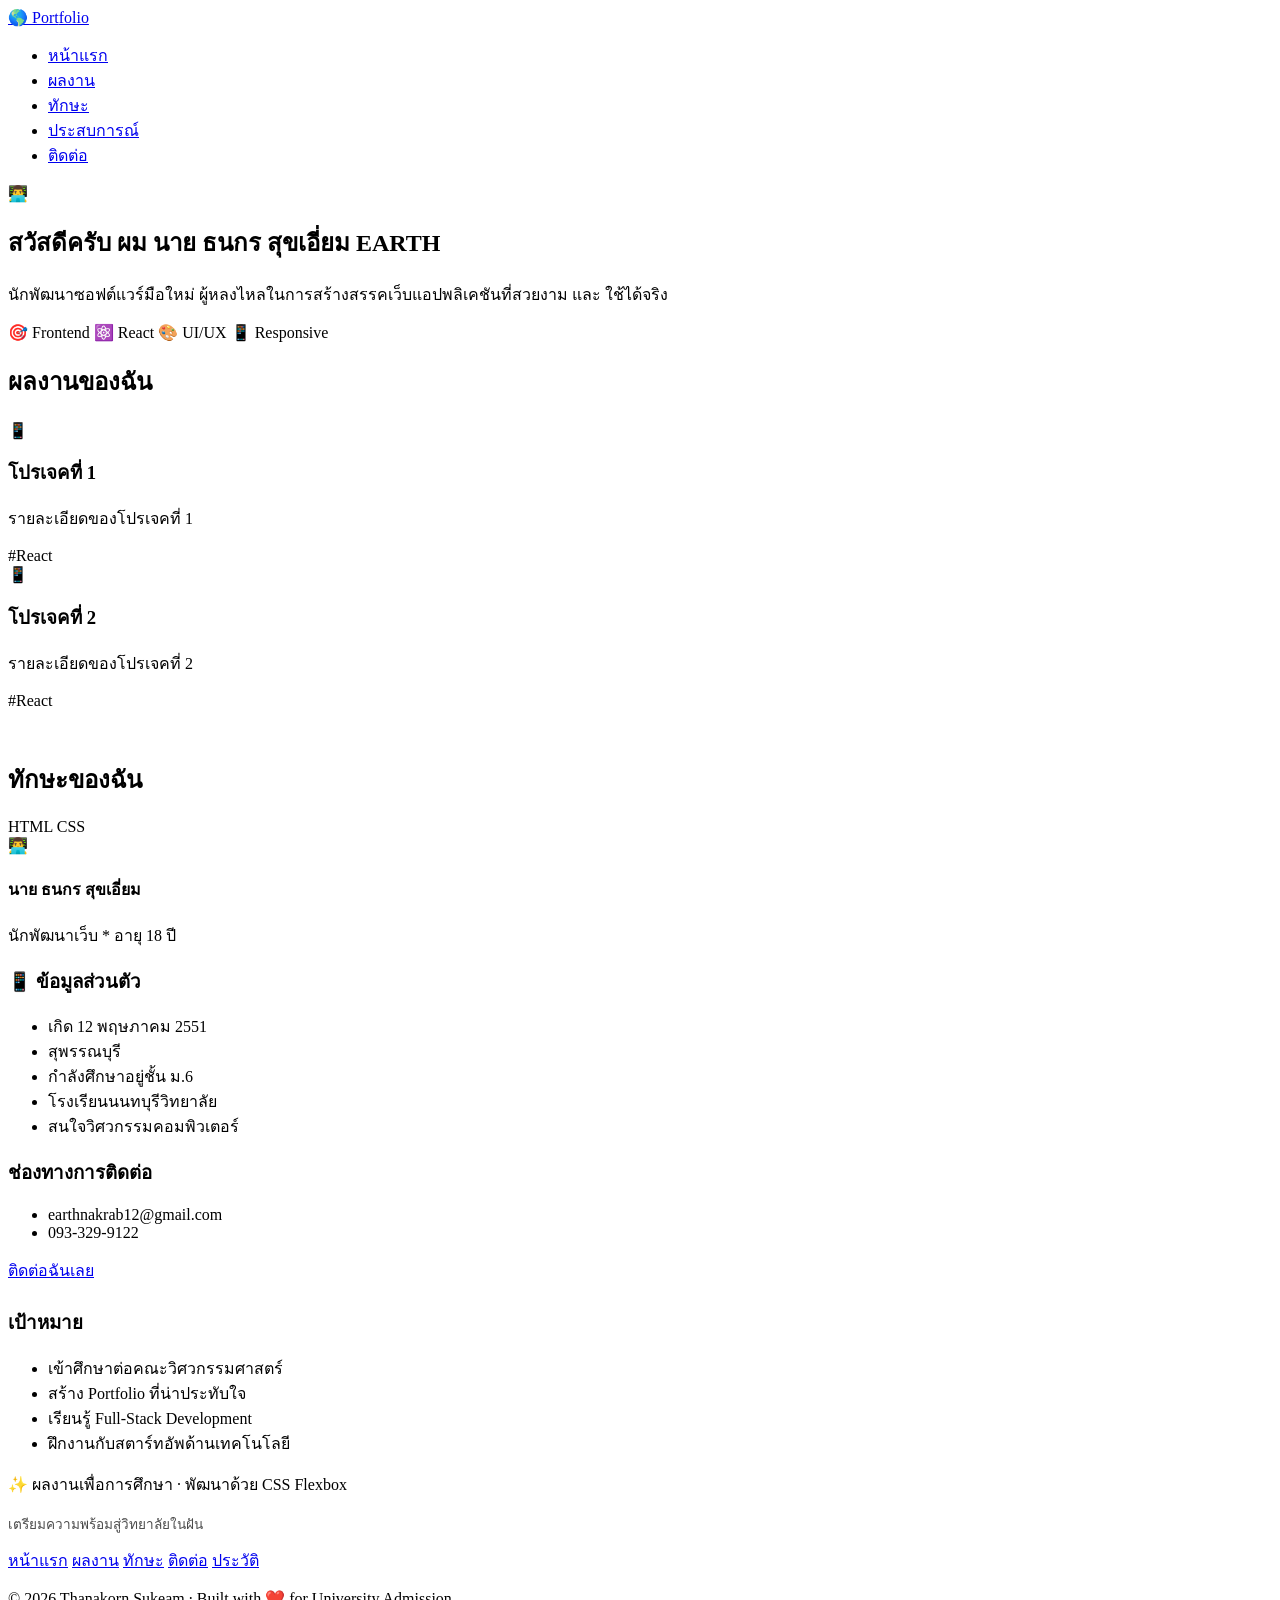
==== index.html @ b2e20312 "Add files via upload" ====
<html lang="en">
<head>
    <meta charset="UTF-8">
    <meta name="viewport" content="width=device-width, initial-scale=1.0">
    <title>ผลงานเพื่อการศึกษา - Portfolio</title>
    <link rel="stylesheet" href="style.css">
</head>
<body>
    <nav class="navbar">
        <div class="nav-container">
            <a href="#" class="logo">🌎 <span>Port</span>folio</a>
            <ul class="nav-menu">
                <li><a href="#" class="active">หน้าแรก</a></li>
                <li><a href="#">ผลงาน</a></li>
                <li><a href="#">ทักษะ</a></li>
                <li><a href="#">ประสบการณ์</a></li>
                <li><a href="#">ติดต่อ</a></li>
            </ul>
        </div>
    </nav>

    <div class="container">
        <div class="flex-layout">
            <main class="content">
                <section class="hero">
                    <div class="hero-avatar">👨‍💻</div>
                    <h1> สวัสดีครับ ผม นาย ธนกร สุขเอี่ยม <span>EARTH</span></h1>
                    <p>นักพัฒนาซอฟต์แวร์มือใหม่ ผู้หลงไหลในการสร้างสรรคเว็บแอปพลิเคชันที่สวยงาม และ ใช้ได้จริง</p>
                    <div class="hero-tags">
                        <span>🎯 Frontend</span>
                        <span>⚛️ React</span>
                        <span>🎨 UI/UX</span>
                        <span>📱 Responsive</span>
                    </div>
                </section>
            </main>
        </div>
    </div>

    <h2 class="section-title">ผลงานของฉัน</h2>
    <div class="card-grid">
        <div class="card">
            <div class="card-image">📱</div>
            <h3>โปรเจคที่ 1</h3>
            <p>รายละเอียดของโปรเจคที่ 1</p>
            <span class="card-image">#React</span>
        </div>

                <div class="card">
            <div class="card-image">📱</div>
            <h3>โปรเจคที่ 2</h3>
            <p>รายละเอียดของโปรเจคที่ 2</p>
            <span class="card-image">#React</span>
        
            <h2 class="section-title" style="margin-top: 50px;">ทักษะของฉัน</h2>
            <div class="skills-grid">
                <span class="skill-item">HTML</span>
                <span class="skill-item">CSS</span>
            </div>
        </div>
    </div>

    <aside class="sidebar">
        <div class="profile-intro">
            <div class="avatar-sm">👨‍💻</div>
            <h4>นาย ธนกร สุขเอี่ยม</h4>
            <p>นักพัฒนาเว็บ * อายุ 18 ปี</p>
        </div>

        <h3>📱 ข้อมูลส่วนตัว</h3>
        <ul>
            <li> เกิด 12 พฤษภาคม 2551</li>
            <li> สุพรรณบุรี</li>
            <li> กำลังศึกษาอยู่ชั้น ม.6</li>
            <li> โรงเรียนนนทบุรีวิทยาลัย</li>
            <li> สนใจวิศวกรรมคอมพิวเตอร์</li>
        </ul>

        <h3> ช่องทางการติดต่อ</h3>
        <ul class="contact-info">
            <li>earthnakrab12@gmail.com</li>
            <li>093-329-9122</li>
        </ul>

        <a href="#" class="btn-contact">ติดต่อฉันเลย</a>
        
        <h3 style="margin-top: 25px">เป้าหมาย</h3>
        <ul>
            <li>เข้าศึกษาต่อคณะวิศวกรรมศาสตร์</li>
            <li>สร้าง Portfolio ที่น่าประทับใจ</li>
            <li>เรียนรู้ Full-Stack Development</li>
            <li>ฝึกงานกับสตาร์ทอัพด้านเทคโนโลยี</li>
        </ul>
    </aside>
    <div class="footer-info">
                <p>✨ ผลงานเพื่อการศึกษา · พัฒนาด้วย CSS Flexbox</p>
                <p style="font-size: 0.85rem; margin-top: 4px; opacity: 0.7;">เตรียมความพร้อมสู่วิทยาลัยในฝัน</p>
            </div>
            <div class="footer-links">
                <a href="#">หน้าแรก</a>
                <a href="#">ผลงาน</a>
                <a href="#">ทักษะ</a>
                <a href="#">ติดต่อ</a>
                <a href="#">ประวัติ</a>
            </div>

    <div class="footer-bottom">
            <p>© 2026 Thanakorn Sukeam · Built with ❤️ for University Admission</p>
    </div>
</body>
</html>
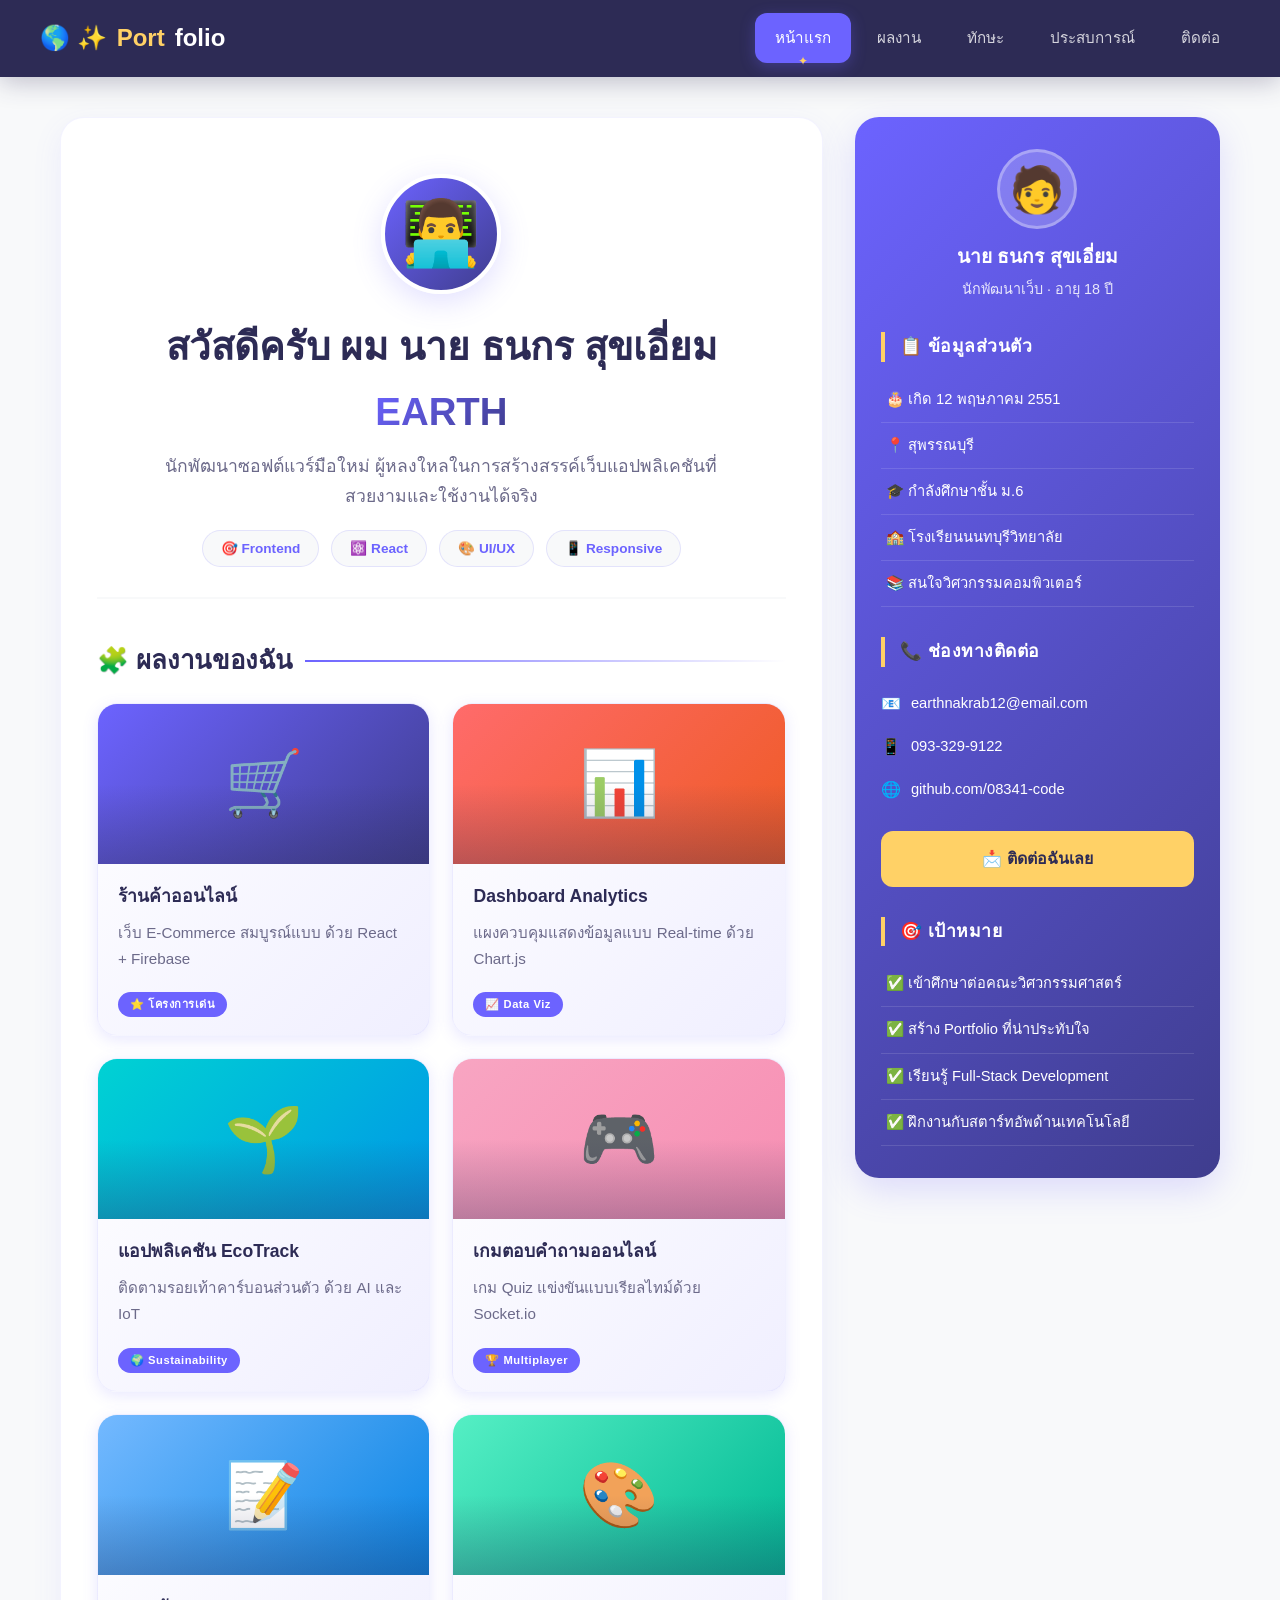
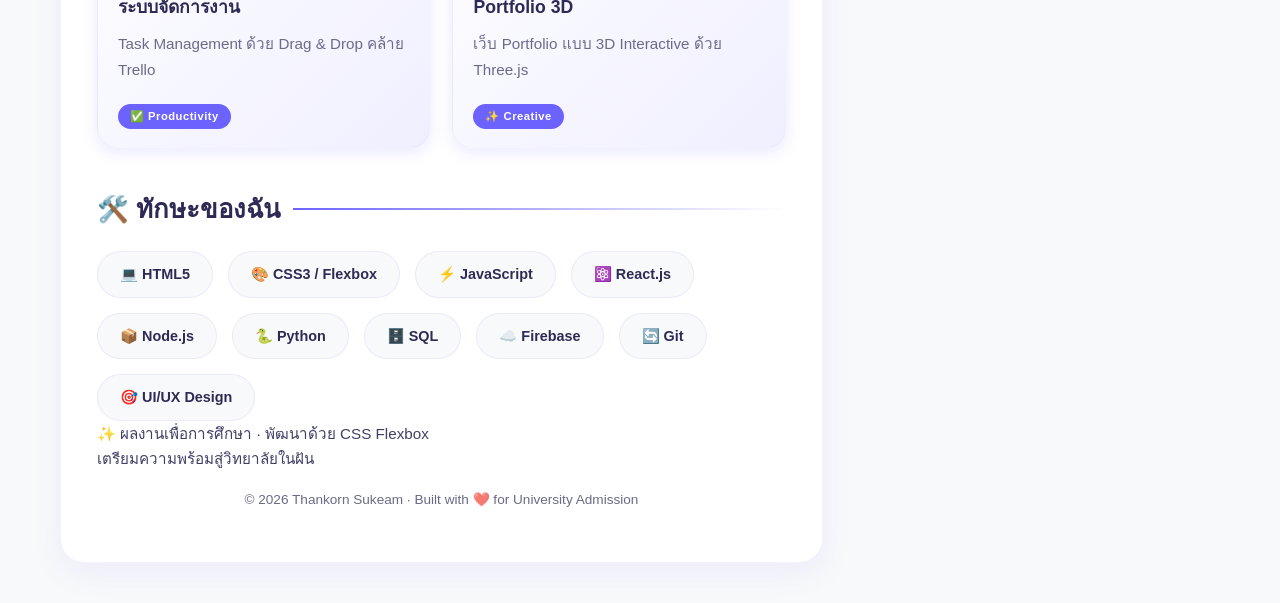
==== commit d7b51835: "Add files via upload" ====
--- a/index.html
+++ b/index.html
@@ -1,14 +1,17 @@
-<html lang="en">
+<!DOCTYPE html>
+<html lang="th">
 <head>
     <meta charset="UTF-8">
     <meta name="viewport" content="width=device-width, initial-scale=1.0">
-    <title>ผลงานเพื่อการศึกษา - Portfolio</title>
+    <title> ผลงานเพื่อการศึกษา - Portfolio</title>
     <link rel="stylesheet" href="style.css">
 </head>
 <body>
+    <!-- กิจกรรมที่ 2: NAVIGATION BAR - เมนูนำทาง -->
+   
     <nav class="navbar">
         <div class="nav-container">
-            <a href="#" class="logo">🌎 <span>Port</span>folio</a>
+            <a href="#" class="logo">🌎 ✨ <span>Port</span>folio</a>
             <ul class="nav-menu">
                 <li><a href="#" class="active">หน้าแรก</a></li>
                 <li><a href="#">ผลงาน</a></li>
@@ -18,14 +21,13 @@
             </ul>
         </div>
     </nav>
-
     <div class="container">
         <div class="flex-layout">
             <main class="content">
                 <section class="hero">
                     <div class="hero-avatar">👨‍💻</div>
-                    <h1> สวัสดีครับ ผม นาย ธนกร สุขเอี่ยม <span>EARTH</span></h1>
-                    <p>นักพัฒนาซอฟต์แวร์มือใหม่ ผู้หลงไหลในการสร้างสรรคเว็บแอปพลิเคชันที่สวยงาม และ ใช้ได้จริง</p>
+                    <h1>สวัสดีครับ ผม นาย ธนกร สุขเอี่ยม <span>EARTH</span></h1>
+                    <p>นักพัฒนาซอฟต์แวร์มือใหม่ ผู้หลงใหลในการสร้างสรรค์เว็บแอปพลิเคชันที่สวยงามและใช้งานได้จริง</p>
                     <div class="hero-tags">
                         <span>🎯 Frontend</span>
                         <span>⚛️ React</span>
@@ -33,79 +35,106 @@
                         <span>📱 Responsive</span>
                     </div>
                 </section>
+
+                <h2 class="section-title">🧩 ผลงานของฉัน</h2>
+                <div class="card-grid">
+                    <div class="card">
+                        <div class="card-image">🛒</div>
+                        <h3>ร้านค้าออนไลน์</h3>
+                        <p>เว็บ E-Commerce สมบูรณ์แบบ ด้วย React + Firebase</p>
+                        <span class="card-badge">⭐ โครงการเด่น</span>
+                    </div>
+                    <div class="card">
+                        <div class="card-image">📊</div>
+                        <h3>Dashboard Analytics</h3>
+                        <p>แผงควบคุมแสดงข้อมูลแบบ Real-time ด้วย Chart.js</p>
+                        <span class="card-badge">📈 Data Viz</span>
+                    </div>
+                    <div class="card">
+                        <div class="card-image">🌱</div>
+                        <h3>แอปพลิเคชัน EcoTrack</h3>
+                        <p>ติดตามรอยเท้าคาร์บอนส่วนตัว ด้วย AI และ IoT</p>
+                        <span class="card-badge">🌍 Sustainability</span>
+                    </div>
+                    <div class="card">
+                        <div class="card-image">🎮</div>
+                        <h3>เกมตอบคำถามออนไลน์</h3>
+                        <p>เกม Quiz แข่งขันแบบเรียลไทม์ด้วย Socket.io</p>
+                        <span class="card-badge">🏆 Multiplayer</span>
+                    </div>
+                    <div class="card">
+                        <div class="card-image">📝</div>
+                        <h3>ระบบจัดการงาน</h3>
+                        <p>Task Management ด้วย Drag & Drop คล้าย Trello</p>
+                        <span class="card-badge">✅ Productivity</span>
+                    </div>
+                    <div class="card">
+                        <div class="card-image">🎨</div>
+                        <h3>Portfolio 3D</h3>
+                        <p>เว็บ Portfolio แบบ 3D Interactive ด้วย Three.js</p>
+                        <span class="card-badge">✨ Creative</span>
+                    </div>
+                </div>
+
+                <h2 class="section-title">🛠️ ทักษะของฉัน</h2>
+                <div class="skills-grid">
+                    <span class="skill-item">💻 HTML5</span>
+                    <span class="skill-item">🎨 CSS3 / Flexbox</span>
+                    <span class="skill-item">⚡ JavaScript</span>
+                    <span class="skill-item">⚛️ React.js</span>
+                    <span class="skill-item">📦 Node.js</span>
+                    <span class="skill-item">🐍 Python</span>
+                    <span class="skill-item">🗄️ SQL</span>
+                    <span class="skill-item">☁️ Firebase</span>
+                    <span class="skill-item">🔄 Git</span>
+                    <span class="skill-item">🎯 UI/UX Design</span>
+                </div>
+
+                <div class="footer-info">
+                    <p>✨ ผลงานเพื่อการศึกษา · พัฒนาด้วย CSS Flexbox</p>
+                    <p class="footer-note">เตรียมความพร้อมสู่วิทยาลัยในฝัน</p>
+                </div>
+
+                <div class="footer-bottom">
+                    <p>© 2026 Thankorn Sukeam · Built with ❤️ for University Admission</p>
+                </div>
             </main>
+
+            <aside class="sidebar">
+                <div class="profile-intro">
+                    <div class="avatar-sm">🧑</div>
+                    <h4>นาย ธนกร สุขเอี่ยม</h4>
+                    <p>นักพัฒนาเว็บ · อายุ 18 ปี</p>
+                </div>
+
+                <h3>📋 ข้อมูลส่วนตัว</h3>
+                <ul>
+                    <li>🎂 เกิด 12 พฤษภาคม 2551</li>
+                    <li>📍 สุพรรณบุรี</li>
+                    <li>🎓 กำลังศึกษาชั้น ม.6</li>
+                    <li>🏫 โรงเรียนนนทบุรีวิทยาลัย</li>
+                    <li>📚 สนใจวิศวกรรมคอมพิวเตอร์</li>
+                </ul>
+
+                <h3>📞 ช่องทางติดต่อ</h3>
+                <ul class="contact-info">
+                    <li>earthnakrab12@email.com</li>
+                    <li>093-329-9122</li>
+                    <li>github.com/08341-code</li>
+                </ul>
+
+                <a href="#" class="btn-contact">📩 ติดต่อฉันเลย</a>
+
+                <h3>🎯 เป้าหมาย</h3>
+                <ul>
+                    <li>✅ เข้าศึกษาต่อคณะวิศวกรรมศาสตร์</li>
+                    <li>✅ สร้าง Portfolio ที่น่าประทับใจ</li>
+                    <li>✅ เรียนรู้ Full-Stack Development</li>
+                    <li>✅ ฝึกงานกับสตาร์ทอัพด้านเทคโนโลยี</li>
+                </ul>
+            </aside>
         </div>
     </div>
 
-    <h2 class="section-title">ผลงานของฉัน</h2>
-    <div class="card-grid">
-        <div class="card">
-            <div class="card-image">📱</div>
-            <h3>โปรเจคที่ 1</h3>
-            <p>รายละเอียดของโปรเจคที่ 1</p>
-            <span class="card-image">#React</span>
-        </div>
-
-                <div class="card">
-            <div class="card-image">📱</div>
-            <h3>โปรเจคที่ 2</h3>
-            <p>รายละเอียดของโปรเจคที่ 2</p>
-            <span class="card-image">#React</span>
-        
-            <h2 class="section-title" style="margin-top: 50px;">ทักษะของฉัน</h2>
-            <div class="skills-grid">
-                <span class="skill-item">HTML</span>
-                <span class="skill-item">CSS</span>
-            </div>
-        </div>
-    </div>
-
-    <aside class="sidebar">
-        <div class="profile-intro">
-            <div class="avatar-sm">👨‍💻</div>
-            <h4>นาย ธนกร สุขเอี่ยม</h4>
-            <p>นักพัฒนาเว็บ * อายุ 18 ปี</p>
-        </div>
-
-        <h3>📱 ข้อมูลส่วนตัว</h3>
-        <ul>
-            <li> เกิด 12 พฤษภาคม 2551</li>
-            <li> สุพรรณบุรี</li>
-            <li> กำลังศึกษาอยู่ชั้น ม.6</li>
-            <li> โรงเรียนนนทบุรีวิทยาลัย</li>
-            <li> สนใจวิศวกรรมคอมพิวเตอร์</li>
-        </ul>
-
-        <h3> ช่องทางการติดต่อ</h3>
-        <ul class="contact-info">
-            <li>earthnakrab12@gmail.com</li>
-            <li>093-329-9122</li>
-        </ul>
-
-        <a href="#" class="btn-contact">ติดต่อฉันเลย</a>
-        
-        <h3 style="margin-top: 25px">เป้าหมาย</h3>
-        <ul>
-            <li>เข้าศึกษาต่อคณะวิศวกรรมศาสตร์</li>
-            <li>สร้าง Portfolio ที่น่าประทับใจ</li>
-            <li>เรียนรู้ Full-Stack Development</li>
-            <li>ฝึกงานกับสตาร์ทอัพด้านเทคโนโลยี</li>
-        </ul>
-    </aside>
-    <div class="footer-info">
-                <p>✨ ผลงานเพื่อการศึกษา · พัฒนาด้วย CSS Flexbox</p>
-                <p style="font-size: 0.85rem; margin-top: 4px; opacity: 0.7;">เตรียมความพร้อมสู่วิทยาลัยในฝัน</p>
-            </div>
-            <div class="footer-links">
-                <a href="#">หน้าแรก</a>
-                <a href="#">ผลงาน</a>
-                <a href="#">ทักษะ</a>
-                <a href="#">ติดต่อ</a>
-                <a href="#">ประวัติ</a>
-            </div>
-
-    <div class="footer-bottom">
-            <p>© 2026 Thanakorn Sukeam · Built with ❤️ for University Admission</p>
-    </div>
 </body>
 </html>
--- a/style.css
+++ b/style.css
@@ -0,0 +1,560 @@
+    /* ======================================== */
+        /* RESET & BASE STYLES      */
+        /* ======================================== */
+        * {
+            box-sizing: border-box;
+            margin: 0;
+            padding: 0;
+        }
+
+        body {
+            font-family: 'Sarabun', 'Prompt', 'Kanit', sans-serif;
+            background: #F8F9FA;
+            color: #2D2B55;
+            line-height: 1.7;
+        }
+
+        a {
+            text-decoration: none;
+            color: inherit;
+        }
+        /* ======================================== */
+        /* กิจกรรมที่ 2: NAVIGATION BAR - เมนูนำทาง */
+        /* ======================================== */
+        .navbar {
+            background: #2D2B55; /* แทน --secondary */
+            padding: 0 30px;
+            position: sticky;
+            top: 0;
+            z-index: 1000;
+            box-shadow: 0 4px 25px #2d2b554d;
+            backdrop-filter: blur(10px);
+        }
+
+        /* กิจกรรมที่ 3.3: การจัดวางด้วย Flexbox */
+        .nav-container {
+            display: flex;
+            justify-content: space-between;
+            align-items: center;
+            max-width: 1200px;
+            margin: 0 auto;
+        }
+
+        .logo {
+            color: #FFFFFF; /* แทน --white */
+            font-size: 1.5rem;
+            font-weight: 700;
+            padding: 18px 0;
+            display: flex;
+            align-items: center;
+            gap: 10px;
+            transition: all 0.4s cubic-bezier(0.25, 0.46, 0.45, 0.94); /* แทน --transition */
+        }
+
+        .logo span {
+            color: #FFD166; /* แทน --accent */
+        }
+
+        /* กิจกรรมที่ 4.2: Transition & Transform */
+        .logo:hover {
+            transform: scale(1.05);
+            color: #FFD166; /* แทน --accent */
+        }
+
+        .nav-menu {
+            display: flex;
+            list-style: none;
+            gap: 6px;
+            margin: 0;
+            padding: 0;
+        }
+
+        .nav-menu a {
+            color: rgba(255, 255, 255, 0.8);
+            padding: 12px 20px;
+            display: block;
+            border-radius: 12px; /* แทน --radius-sm */
+            transition: all 0.4s cubic-bezier(0.25, 0.46, 0.45, 0.94); /* แทน --transition */
+            font-weight: 500;
+            font-size: 0.95rem;
+            position: relative;
+        }
+
+        .nav-menu a:hover {
+            background: #6C63FF; /* แทน --primary */
+            color: #FFFFFF; /* แทน --white */
+            transform: translateY(-2px);
+            box-shadow: 0 6px 20px rgba(108, 99, 255, 0.4);
+        }
+
+        .nav-menu .active {
+            background: #6C63FF; /* แทน --primary */
+            color: #FFFFFF; /* แทน --white */
+            box-shadow: 0 4px 15px rgba(108, 99, 255, 0.3);
+        }
+
+        .nav-menu .active::after {
+            content: '✦';
+            position: absolute;
+            bottom: -8px;
+            left: 50%;
+            transform: translateX(-50%);
+            color: #FFD166; /* แทน --accent */
+            font-size: 12px;
+        }
+        /* ======================================== */
+        /* กิจกรรมที่ 2.1: CONTAINER & FLEX LAYOUT  */
+        /* ======================================== */
+        .container {
+            max-width: 1200px;
+            margin: 0 auto;
+            padding: 40px 20px;
+        }
+
+        .flex-layout {
+            display: flex;
+            gap: 32px;
+            align-items: flex-start;
+        }
+        /* ======================================== */
+        /* กิจกรรมที่ 2.2: MAIN CONTENT - Semantic HTML */
+        /* ======================================== */
+        .content {
+            flex: 2.2;
+            background: #FFFFFF; /* แทน --white */
+            padding: 36px;
+            border-radius: 24px; /* แทน --radius-md */
+            box-shadow: 0 10px 30px #6c63ff16; /* แทน --shadow-sm */
+            border: 1px solid #6c63ff14;
+        }
+
+        /* Hero Section */
+        .hero {
+            text-align: center;
+            padding: 20px 0 30px;
+            border-bottom: 2px solid #F8F9FA; /* แทน --light */
+            margin-bottom: 35px;
+        }
+
+        .hero-avatar {
+            width: 120px;
+            height: 120px;
+            background: linear-gradient(135deg, #6C63FF, #3F3D8E); /* แทน --gradient-main */
+            border-radius: 50%;
+            display: flex;
+            align-items: center;
+            justify-content: center;
+            margin: 0 auto 20px;
+            font-size: 4rem;
+            box-shadow: 0 8px 30px rgba(108, 99, 255, 0.2); /* แทน --shadow-md */
+            border: 4px solid #FFFFFF; /* แทน --white */
+            transition: all 0.4s cubic-bezier(0.25, 0.46, 0.45, 0.94); /* แทน --transition */
+        }
+
+        /* กิจกรรมที่ 4.2: Transition & Transform */
+        .hero-avatar:hover {
+            transform: scale(1.05) rotate(-5deg);
+        }
+
+        .hero h1 {
+            color: #2D2B55; /* แทน --secondary */
+            font-size: 2.4rem;
+            margin-bottom: 8px;
+        }
+
+        .hero h1 span {
+            background: linear-gradient(135deg, #6C63FF, #3F3D8E); /* แทน --gradient-main */
+            -webkit-background-clip: text;
+            -webkit-text-fill-color: transparent;
+            background-clip: text;
+        }
+
+        .hero p {
+            color: #6C6A8A; /* แทน --text-light */
+            font-size: 1.1rem;
+            max-width: 600px;
+            margin: 0 auto;
+        }
+
+        .hero-tags {
+            display: flex;
+            gap: 12px;
+            justify-content: center;
+            flex-wrap: wrap;
+            margin-top: 18px;
+        }
+
+        .hero-tags span {
+            background: #F8F9FA; /* แทน --light */
+            padding: 6px 18px;
+            border-radius: 30px;
+            font-size: 0.85rem;
+            color: #6C63FF; /* แทน --primary */
+            font-weight: 600;
+            border: 1px solid #6c63ff26;
+            transition: all 0.4s cubic-bezier(0.25, 0.46, 0.45, 0.94); /* แทน --transition */
+        }
+
+        .hero-tags span:hover {
+            background: #6C63FF; /* แทน --primary */
+            color: #FFFFFF; /* แทน --white */
+            transform: translateY(-2px);
+            box-shadow: 0 4px 15px rgba(108, 99, 255, 0.15); /* แทน --shadow-sm */
+        }
+
+        /* Section Headers */
+        .section-title {
+            color: #2D2B55; /* แทน --secondary */
+            font-size: 1.6rem;
+            margin: 40px 0 20px;
+            display: flex;
+            align-items: center;
+            gap: 12px;
+        }
+
+        .section-title::after {
+            content: '';
+            flex: 1;
+            height: 2px;
+            background: linear-gradient(to right, #6C63FF, transparent); /* แทน --primary */
+        }
+        /* ======================================== */
+        /* กิจกรรมที่ 2.3: CARD GRID - ผลงานของฉัน   */
+        /* ======================================== */
+        .card-grid {
+            display: grid;
+            grid-template-columns: repeat(2, minmax(0, 1fr));
+            gap: 22px;
+            margin-top: 10px;
+        }
+        /* กิจกรรมที่ 2.3.1: Box Model */
+        .card {
+            flex: 1 1 260px;
+            background: linear-gradient(135deg, #FFFFFF, #F0EFFF); /* แทน --gradient-card */
+            border-radius: 20px; /* แทน --radius-md */
+            overflow: hidden;
+            box-shadow: 0 4px 15px #6c63ff26; /* แทน --shadow-sm */
+            transition: all 0.4s cubic-bezier(0.25, 0.46, 0.45, 0.94); /* แทน --transition */
+            border: 1px solid #6c63ff0f;
+            cursor: default;
+            position: relative;
+        }
+        /* กิจกรรมที่ 2.3.2: Transition & Transform */
+        .card:hover {
+            transform: translateY(-12px) scale(1.01);
+            box-shadow: 0 15px 45px #6c63ff40; /* แทน --shadow-lg */
+            border-color: #8B83FF; /* แทน --primary-light */
+        }
+
+        .card-image {
+            height: 160px;
+            background: linear-gradient(135deg, #6C63FF, #3F3D8E); /* แทน --gradient-main */
+            display: flex;
+            align-items: center;
+            justify-content: center;
+            font-size: 4rem;
+            color: #FFFFFF; /* แทน --white */
+            position: relative;
+            overflow: hidden;
+        }
+
+        .card-image::after {
+            content: '';
+            position: absolute;
+            top: 0;
+            left: 0;
+            right: 0;
+            bottom: 0;
+            background: linear-gradient(180deg, transparent 50%, rgba(45, 43, 85, 0.3));
+        }
+
+        .card:nth-child(2) .card-image { background: linear-gradient(135deg, #FF6B6B, #EE5A24); }
+        .card:nth-child(3) .card-image { background: linear-gradient(135deg, #00D2D3, #0097E6); }
+        .card:nth-child(4) .card-image { background: linear-gradient(135deg, #F8A5C2, #F78FB3); }
+        .card:nth-child(5) .card-image { background: linear-gradient(135deg, #74B9FF, #0984E3); }
+        .card:nth-child(6) .card-image { background: linear-gradient(135deg, #55EFC4, #00B894); }
+
+        .card h3 {
+            padding: 18px 20px 8px;
+            font-size: 1.1rem;
+            color: #2D2B55; /* แทน --secondary */
+        }
+
+        .card p {
+            padding: 0 20px 18px;
+            color: #6C6A8A; /* แทน --text-light */
+            font-size: 0.95rem;
+            margin: 0;
+        }
+
+        .card-badge {
+            display: inline-block;
+            background: #6C63FF; /* แทน --primary */
+            color: #FFFFFF; /* แทน --white */
+            font-size: 0.7rem;
+            padding: 3px 12px;
+            border-radius: 30px;
+            margin: 0 20px 18px;
+            font-weight: 600;
+            letter-spacing: 0.5px;
+        }
+        /* ======================================== */
+        /* กิจกรรมที่ 2.3.4 SKILLS SECTION - ทักษะของฉัน             */
+        /* ======================================== */
+        .skills-grid {
+            display: flex;
+            gap: 15px;
+            flex-wrap: wrap;
+            margin-top: 10px;
+        }
+
+        .skill-item {
+            background: #F8F9FA; /* แทน --light */
+            padding: 10px 22px;
+            border-radius: 30px;
+            font-weight: 600;
+            font-size: 0.9rem;
+            color: #2D2B55; /* แทน --secondary */
+            border: 1px solid #6c63ff1a;
+            transition: all 0.4s cubic-bezier(0.25, 0.46, 0.45, 0.94); /* แทน --transition */
+            display: flex;
+            align-items: center;
+            gap: 8px;
+        }
+
+        .skill-item:hover {
+            background: #6C63FF; /* แทน --primary */
+            color: #FFFFFF; /* แทน --white */
+            transform: translateY(-3px);
+            box-shadow: 0 4px 15px #6c63ff26; /* แทน --shadow-sm */
+        }
+        /* ======================================== */
+        /* กิจกรรมที่ 3: SIDEBAR - ข้อมูลส่วนตัว    */
+        /* ======================================== */
+        .sidebar {
+            flex: 1;
+            background: linear-gradient(135deg, #6C63FF, #3F3D8E); /* แทน --gradient-main */
+            color: #FFFFFF; /* แทน --white */
+            padding: 32px 26px;
+            border-radius: 24px; /* แทน --radius-md */
+            box-shadow: 0 12px 35px rgba(108, 99, 255, 0.2); /* แทน --shadow-md */
+            position: sticky;
+            top: 100px;
+            align-self: flex-start;
+        }
+
+        .sidebar h3 {
+            border-left: 4px solid #FFD166; /* แทน --accent */
+            padding-left: 15px;
+            margin: 0 0 15px 0;
+            font-size: 1.1rem;
+            letter-spacing: 0.5px;
+        }
+
+        .sidebar h3:not(:first-child) {
+            margin-top: 30px;
+        }
+
+        .sidebar .profile-intro {
+            text-align: center;
+            margin-bottom: 25px;
+        }
+
+        .sidebar .profile-intro .avatar-sm {
+            width: 80px;
+            height: 80px;
+            background: #ffffff33;
+            border-radius: 50%;
+            display: flex;
+            align-items: center;
+            justify-content: center;
+            margin: 0 auto 12px;
+            font-size: 2.8rem;
+            border: 3px solid rgba(255, 255, 255, 0.3);
+        }
+
+        .sidebar .profile-intro h4 {
+            font-size: 1.2rem;
+            margin-bottom: 4px;
+        }
+
+        .sidebar .profile-intro p {
+            opacity: 0.85;
+            font-size: 0.9rem;
+        }
+
+        .sidebar ul {
+            list-style: none;
+            padding: 0;
+        }
+
+        .sidebar li {
+            padding: 10px 0;
+            border-bottom: 1px solid #ffffff1f;
+            font-size: 0.92rem;
+            transition: all 0.4s cubic-bezier(0.25, 0.46, 0.45, 0.94); /* แทน --transition */
+            padding-left: 5px;
+            display: flex;
+            align-items: center;
+            gap: 10px;
+        }
+
+        .sidebar li:hover {
+            padding-left: 15px;
+            background: #ffffff14;
+            border-radius: 6px;
+        }
+
+        .sidebar .contact-info li {
+            border-bottom: none;
+            padding: 8px 0;
+        }
+
+        .sidebar .contact-info li::before {
+            content: '📧 ';
+            font-size: 1rem;
+        }
+        .sidebar .contact-info li:nth-child(2)::before { content: '📱 '; }
+        .sidebar .contact-info li:nth-child(3)::before { content: '🌐 '; }
+
+        .sidebar .btn-contact {
+            display: block;
+            background: #FFD166; /* แทน --accent */
+            color: #2D2B55; /* แทน --secondary */
+            text-align: center;
+            padding: 14px;
+            border-radius: 12px; /* แทน --radius-sm */
+            font-weight: 700;
+            margin-top: 20px;
+            transition: all 0.4s cubic-bezier(0.25, 0.46, 0.45, 0.94); /* แทน --transition */
+            border: none;
+            cursor: pointer;
+        }
+
+        .sidebar .btn-contact:hover {
+            transform: scale(1.02);
+            box-shadow: 0 8px 25px #ffd16666;
+            background: #FFD93D;
+        }
+        /* ======================================== */
+        /* กิจกรรมที่ 6: FOOTER - ส่วนท้าย        */
+        /* ======================================== */
+        .footer {
+            background: #2D2B55; /* แทน --secondary */
+            color: #F8F9FA; /* แทน --light */
+            margin-top: 50px;
+            border-top: 4px solid #6C63FF; /* แทน --primary */
+        }
+
+        .footer-content {
+            max-width: 1200px;
+            margin: 0 auto;
+            padding: 35px 25px;
+            display: flex;
+            justify-content: space-between;
+            align-items: center;
+            flex-wrap: wrap;
+            gap: 20px;
+        }
+
+        .footer-info p {
+            font-size: 0.95rem;
+            opacity: 0.9;
+            margin: 0;
+        }
+
+        .footer-note {
+            font-size: 0.85rem;
+            margin-top: 4px;
+            opacity: 0.7;
+        }
+
+        .footer-links {
+            display: flex;
+            gap: 25px;
+            flex-wrap: wrap;
+        }
+
+        .footer-links a {
+            color: #8B83FF; /* แทน --primary-light */
+            font-weight: 500;
+            transition: all 0.4s cubic-bezier(0.25, 0.46, 0.45, 0.94); /* แทน --transition */
+            position: relative;
+        }
+
+        .footer-links a::after {
+            content: '';
+            position: absolute;
+            bottom: -3px;
+            left: 0;
+            width: 0;
+            height: 2px;
+            background: #FFD166; /* แทน --accent */
+            transition: all 0.4s cubic-bezier(0.25, 0.46, 0.45, 0.94); /* แทน --transition */
+        }
+
+        .footer-links a:hover {
+            color: #FFD166; /* แทน --accent */
+        }
+
+        .footer-links a:hover::after {
+            width: 100%;
+        }
+
+        .footer-bottom {
+            border-top: 1px solid #ffffff14;
+            padding: 15px 25px;
+            text-align: center;
+            font-size: 0.85rem;
+            opacity: 0.7;
+            max-width: 1200px;
+            margin: 0 auto;
+        }
+
+        @media (max-width: 900px) {
+            .flex-layout {
+                flex-direction: column;
+            }
+
+            .sidebar {
+                position: static;
+                width: 100%;
+            }
+
+            .card-grid {
+                grid-template-columns: 1fr;
+            }
+        }
+
+        @media (max-width: 600px) {
+            .navbar {
+                padding: 0 16px;
+            }
+
+            .nav-container {
+                flex-direction: column;
+                padding: 12px 0;
+                gap: 10px;
+            }
+
+            .nav-menu {
+                flex-wrap: wrap;
+                justify-content: center;
+            }
+
+            .content {
+                padding: 22px;
+            }
+
+            .hero {
+                padding: 10px 0 24px;
+            }
+
+            .hero h1 {
+                font-size: 1.8rem;
+            }
+
+            .hero p {
+                font-size: 1rem;
+            }
+        }
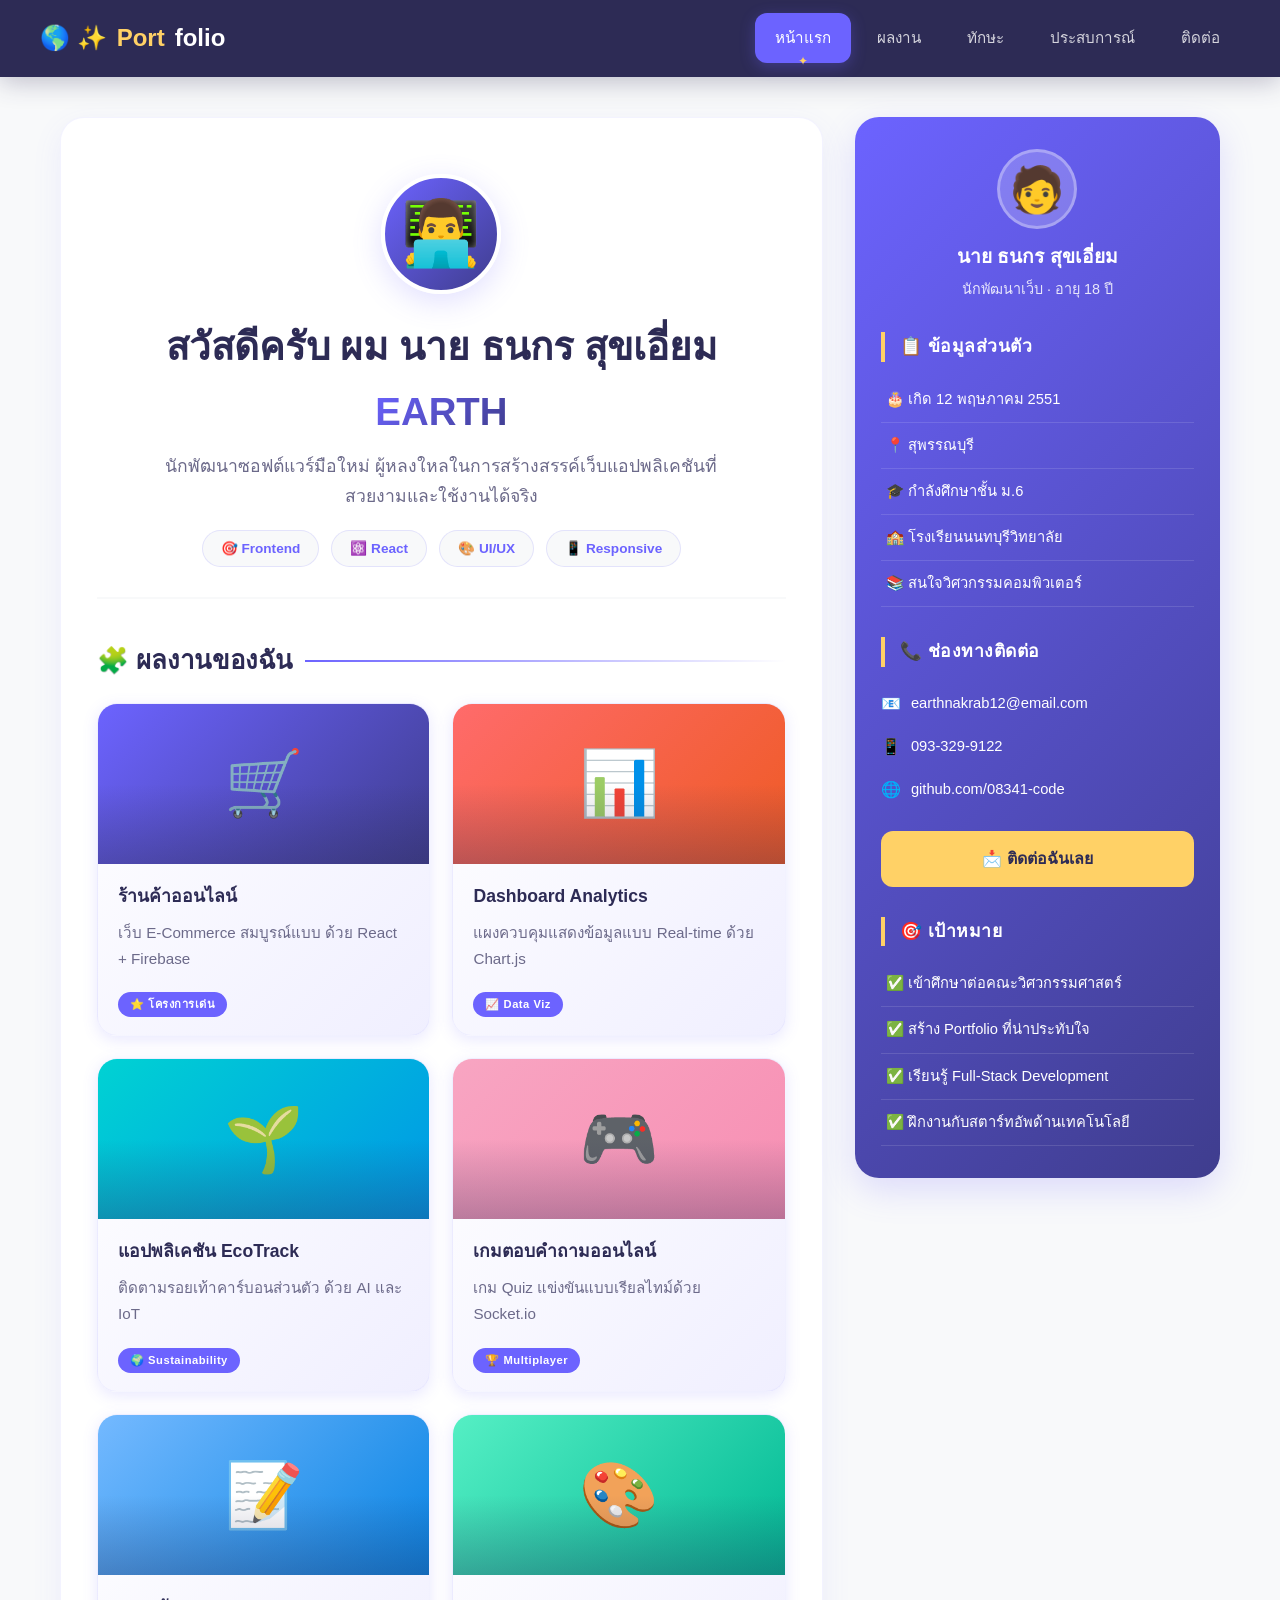
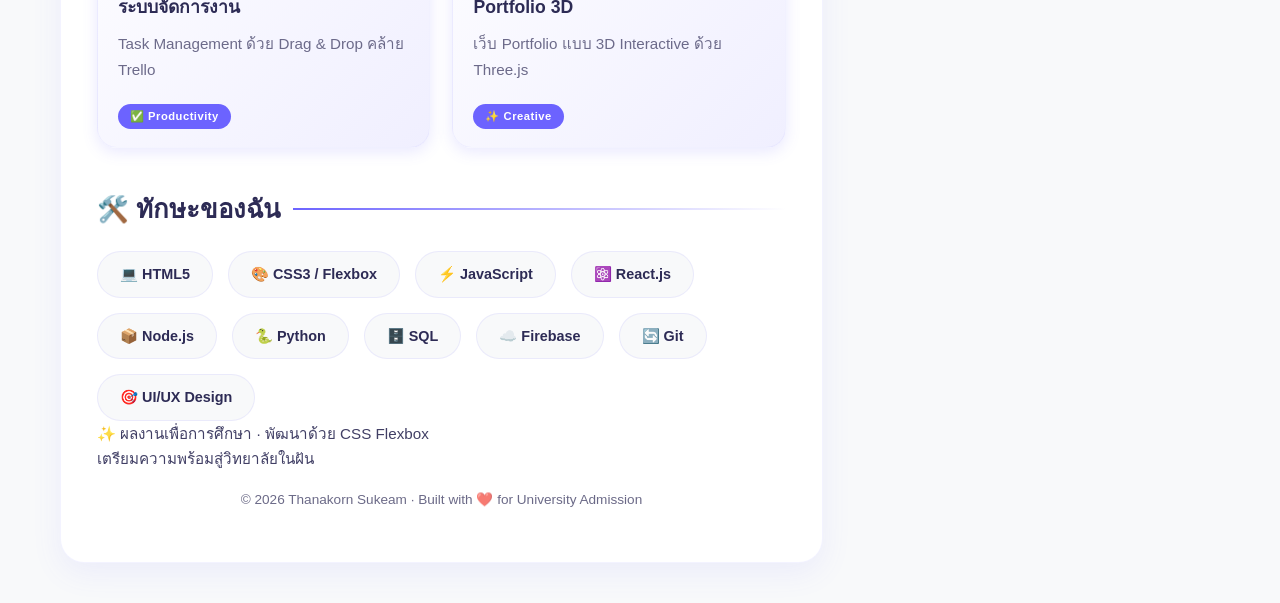
==== commit 7fde7a65: "Update index.html" ====
--- a/index.html
+++ b/index.html
@@ -96,7 +96,7 @@
                 </div>
 
                 <div class="footer-bottom">
-                    <p>© 2026 Thankorn Sukeam · Built with ❤️ for University Admission</p>
+                    <p>© 2026 Thanakorn Sukeam · Built with ❤️ for University Admission</p>
                 </div>
             </main>
 
@@ -137,4 +137,4 @@
     </div>
 
 </body>
-</html>+</html>
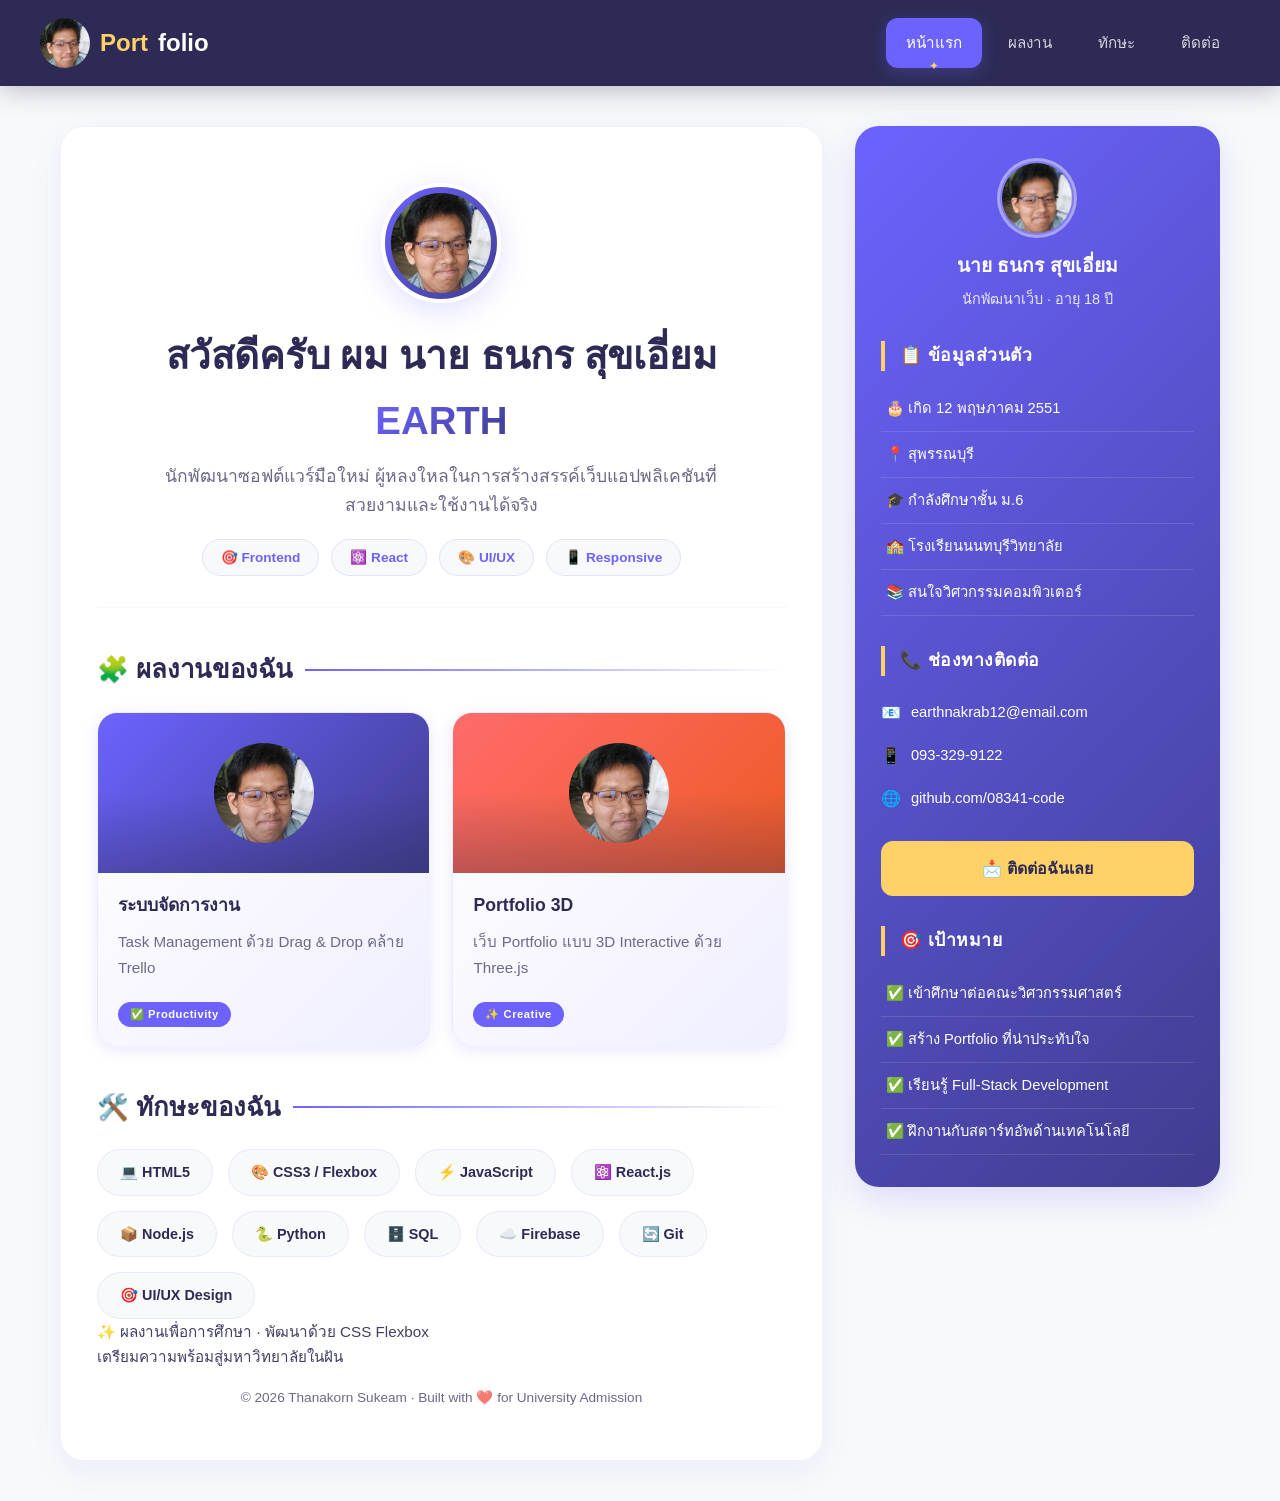
==== commit 2a53afb0: "Add files via upload" ====
--- a/index.html
+++ b/index.html
@@ -11,13 +11,15 @@
    
     <nav class="navbar">
         <div class="nav-container">
-            <a href="#" class="logo">🌎 ✨ <span>Port</span>folio</a>
+            <a href="index.html" class="logo">
+            <img src="images/My EARTH.jpg" alt="Earth Logo" style="width: 50px; height: 50px; border-radius: 50%">
+            <span>Port</span>folio</a>
+            </a>
             <ul class="nav-menu">
                 <li><a href="#" class="active">หน้าแรก</a></li>
-                <li><a href="#">ผลงาน</a></li>
-                <li><a href="#">ทักษะ</a></li>
-                <li><a href="#">ประสบการณ์</a></li>
-                <li><a href="#">ติดต่อ</a></li>
+                <li><a href="portfolio.html">ผลงาน</a></li>
+                <li><a href="skills.html">ทักษะ</a></li>
+                <li><a href="contact.html">ติดต่อ</a></li>
             </ul>
         </div>
     </nav>
@@ -25,7 +27,7 @@
         <div class="flex-layout">
             <main class="content">
                 <section class="hero">
-                    <div class="hero-avatar">👨‍💻</div>
+                    <div class="hero-avatar"><img src="images/My EARTH.jpg" alt="Earth Logo" style="width: 100px; height: 100px; border-radius: 50%"></div>
                     <h1>สวัสดีครับ ผม นาย ธนกร สุขเอี่ยม <span>EARTH</span></h1>
                     <p>นักพัฒนาซอฟต์แวร์มือใหม่ ผู้หลงใหลในการสร้างสรรค์เว็บแอปพลิเคชันที่สวยงามและใช้งานได้จริง</p>
                     <div class="hero-tags">
@@ -39,37 +41,13 @@
                 <h2 class="section-title">🧩 ผลงานของฉัน</h2>
                 <div class="card-grid">
                     <div class="card">
-                        <div class="card-image">🛒</div>
-                        <h3>ร้านค้าออนไลน์</h3>
-                        <p>เว็บ E-Commerce สมบูรณ์แบบ ด้วย React + Firebase</p>
-                        <span class="card-badge">⭐ โครงการเด่น</span>
-                    </div>
-                    <div class="card">
-                        <div class="card-image">📊</div>
-                        <h3>Dashboard Analytics</h3>
-                        <p>แผงควบคุมแสดงข้อมูลแบบ Real-time ด้วย Chart.js</p>
-                        <span class="card-badge">📈 Data Viz</span>
-                    </div>
-                    <div class="card">
-                        <div class="card-image">🌱</div>
-                        <h3>แอปพลิเคชัน EcoTrack</h3>
-                        <p>ติดตามรอยเท้าคาร์บอนส่วนตัว ด้วย AI และ IoT</p>
-                        <span class="card-badge">🌍 Sustainability</span>
-                    </div>
-                    <div class="card">
-                        <div class="card-image">🎮</div>
-                        <h3>เกมตอบคำถามออนไลน์</h3>
-                        <p>เกม Quiz แข่งขันแบบเรียลไทม์ด้วย Socket.io</p>
-                        <span class="card-badge">🏆 Multiplayer</span>
-                    </div>
-                    <div class="card">
-                        <div class="card-image">📝</div>
+                        <div class="card-image"><img src="images/My EARTH.jpg" alt="Earth Logo" style="width: 100px; height: 100px; border-radius: 100%"></div>
                         <h3>ระบบจัดการงาน</h3>
                         <p>Task Management ด้วย Drag & Drop คล้าย Trello</p>
                         <span class="card-badge">✅ Productivity</span>
                     </div>
                     <div class="card">
-                        <div class="card-image">🎨</div>
+                        <div class="card-image"><img src="images/My EARTH.jpg" alt="Earth Logo" style="width: 100px; height: 100px; border-radius: 100%"></div>
                         <h3>Portfolio 3D</h3>
                         <p>เว็บ Portfolio แบบ 3D Interactive ด้วย Three.js</p>
                         <span class="card-badge">✨ Creative</span>
@@ -92,7 +70,7 @@
 
                 <div class="footer-info">
                     <p>✨ ผลงานเพื่อการศึกษา · พัฒนาด้วย CSS Flexbox</p>
-                    <p class="footer-note">เตรียมความพร้อมสู่วิทยาลัยในฝัน</p>
+                    <p class="footer-note">เตรียมความพร้อมสู่มหาวิทยาลัยในฝัน</p>
                 </div>
 
                 <div class="footer-bottom">
@@ -102,7 +80,7 @@
 
             <aside class="sidebar">
                 <div class="profile-intro">
-                    <div class="avatar-sm">🧑</div>
+                    <div class="avatar-sm"><img src="images/My EARTH.jpg" alt="Earth Logo" style="width: 70px; height: 70px; border-radius: 50%"></div>
                     <h4>นาย ธนกร สุขเอี่ยม</h4>
                     <p>นักพัฒนาเว็บ · อายุ 18 ปี</p>
                 </div>
@@ -137,4 +115,4 @@
     </div>
 
 </body>
-</html>
+</html>
